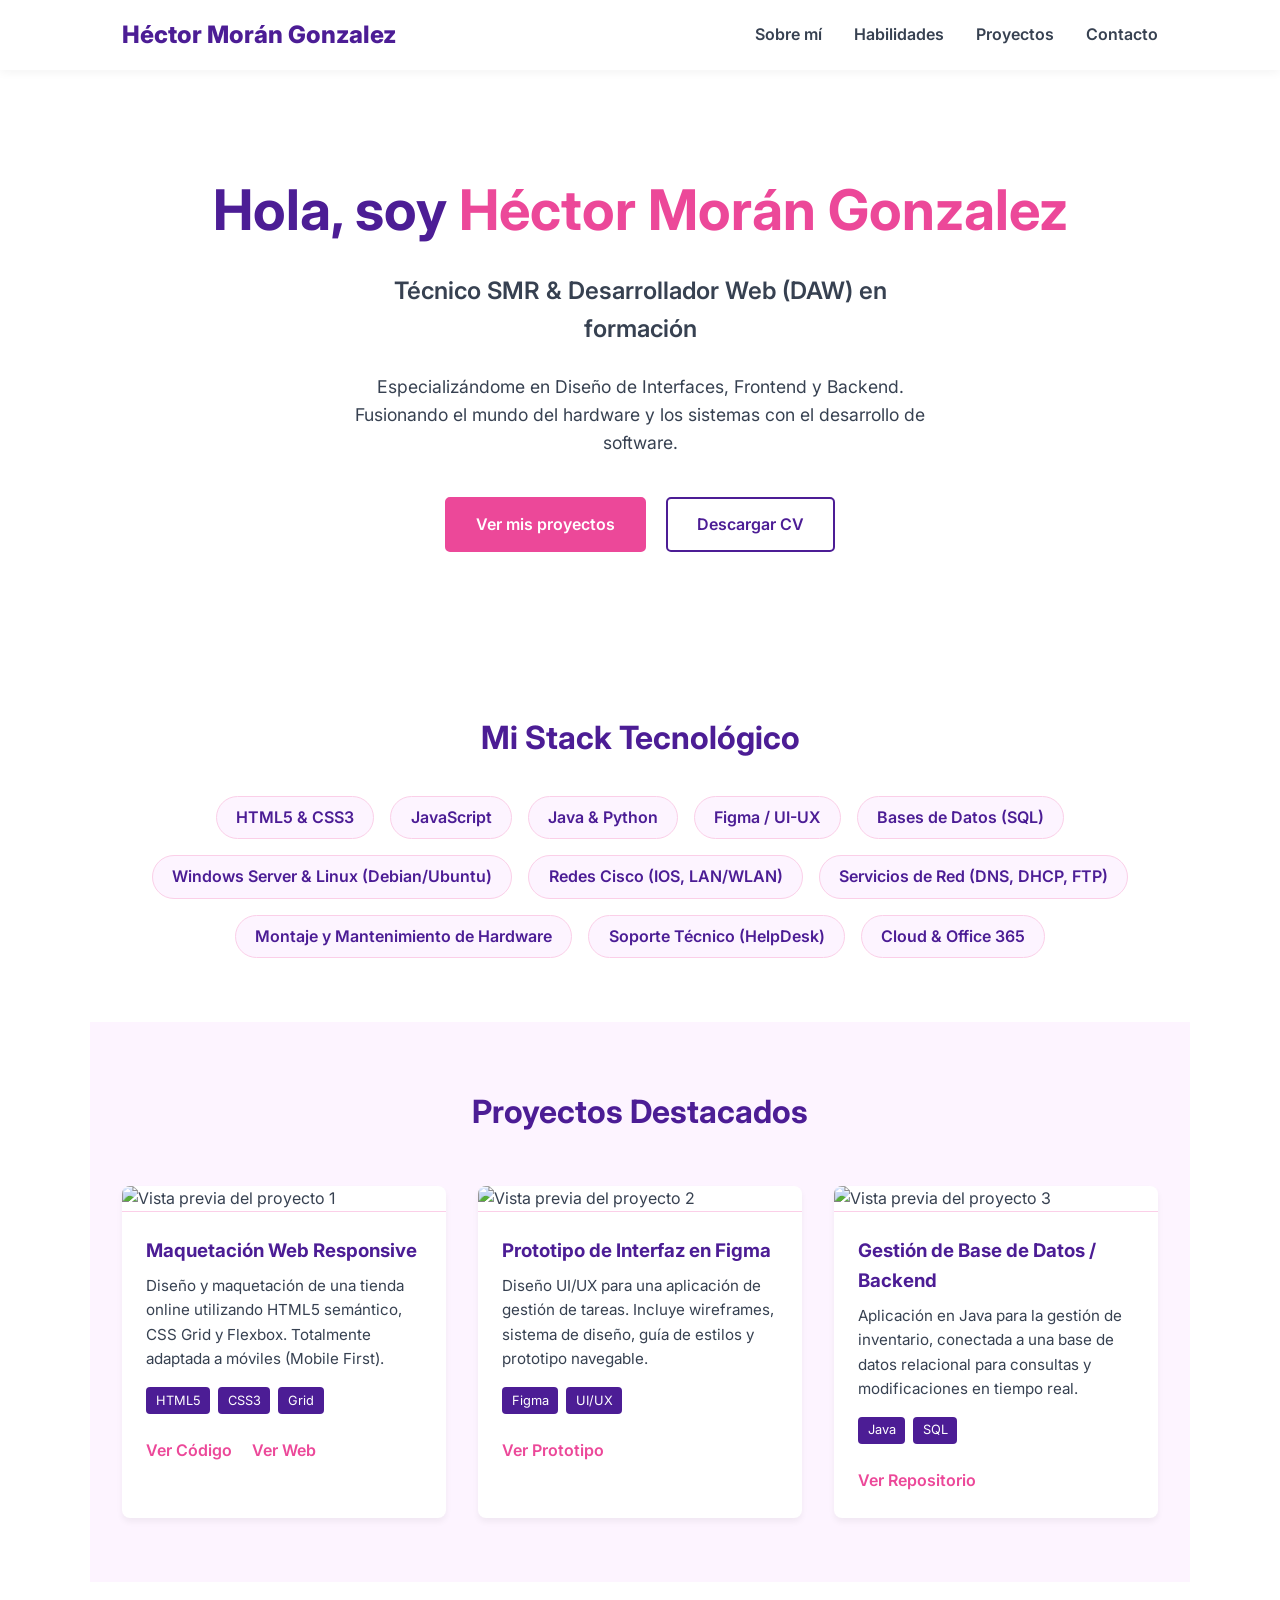
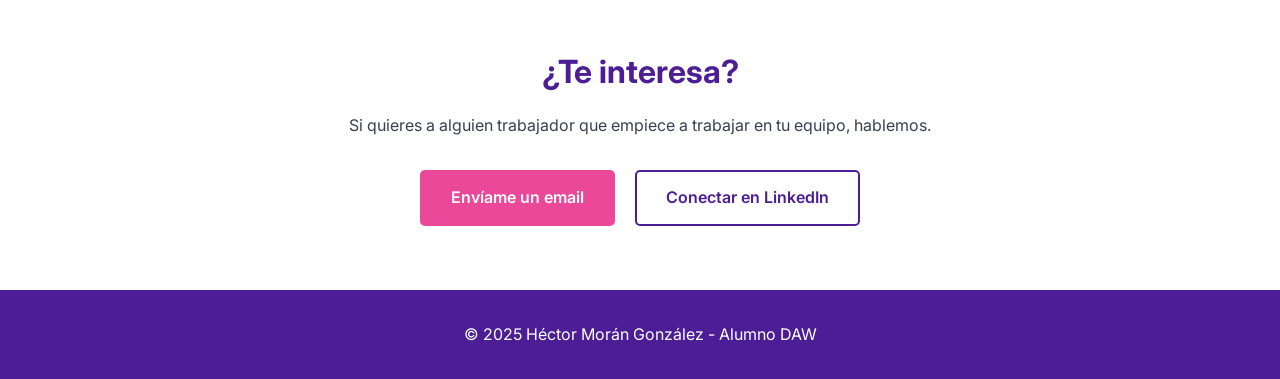
==== index.html @ 6b67230a "Update CV download link in index.html The HTML structure remains the same, but the CV download link " ====
<!DOCTYPE html>
<html lang="es">
<head>
    <meta charset="UTF-8">
    <meta name="viewport" content="width=device-width, initial-scale=1.0">
    <title>Héctor Morán - Portfolio Web</title>
    <link rel="stylesheet" href="style.css">
    <!-- Importar fuente de Google Fonts -->
    <link href="https://fonts.googleapis.com/css2?family=Inter:wght@400;600;800&display=swap" rel="stylesheet">
</head>
<body>

    <header>
        <nav class="container">
            <div class="logo">Héctor Morán Gonzalez</div>
            <ul class="nav-links">
                <li><a href="#sobre-mi">Sobre mí</a></li>
                <li><a href="#habilidades">Habilidades</a></li>
                <li><a href="#proyectos">Proyectos</a></li>
                <li><a href="#contacto">Contacto</a></li>
            </ul>
        </nav>
    </header>

    <main>
        <!-- SECCIÓN HERO -->
        <section id="sobre-mi" class="hero container">
            <h1>Hola, soy <span>Héctor Morán Gonzalez</span></h1>
            <p class="subtitle">Técnico SMR & Desarrollador Web (DAW) en formación</p>
            <p>Especializándome en Diseño de Interfaces, Frontend y Backend. Fusionando el mundo del hardware y los sistemas con el desarrollo de software.</p>
            <div class="hero-buttons">
                <a href="#proyectos" class="btn btn-primary">Ver mis proyectos</a>
                <!-- Aquí puedes enlazar tu PDF -->
                <a href="cv.pdf" class="btn btn-secondary" target="_blank">Descargar CV</a>
            </div>
        </section>

        <!-- SECCIÓN HABILIDADES -->
        <section id="habilidades" class="container">
            <h2>Mi Stack Tecnológico</h2>
            <div class="skills-grid">
                <!-- Habilidades Desarrollo (DAW) -->
                <span class="skill-tag">HTML5 & CSS3</span>
                <span class="skill-tag">JavaScript</span>
                <span class="skill-tag">Java & Python</span>
                <span class="skill-tag">Figma / UI-UX</span>
                <span class="skill-tag">Bases de Datos (SQL)</span>
                
                <!-- Habilidades Sistemas y Redes (SMR) -->
                <span class="skill-tag">Windows Server & Linux (Debian/Ubuntu)</span>
                <span class="skill-tag">Redes Cisco (IOS, LAN/WLAN)</span>
                <span class="skill-tag">Servicios de Red (DNS, DHCP, FTP)</span>
                <span class="skill-tag">Montaje y Mantenimiento de Hardware</span>
                <span class="skill-tag">Soporte Técnico (HelpDesk)</span>
                <span class="skill-tag">Cloud & Office 365</span>
            </div>
        </section>

        <!-- SECCIÓN PROYECTOS -->
        <section id="proyectos" class="container bg-light">
            <h2>Proyectos Destacados</h2>
            <div class="projects-grid">
                
                <!-- Tarjeta de Proyecto 1 -->
                <div class="project-card">
                    <div class="project-image">
                        <!-- Pon aquí la ruta de una captura de pantalla de tu práctica -->
                        <img src="https://via.placeholder.com/400x200" alt="Vista previa del proyecto 1">
                    </div>
                    <div class="project-content">
                        <h3>Maquetación Web Responsive</h3>
                        <p>Diseño y maquetación de una tienda online utilizando HTML5 semántico, CSS Grid y Flexbox. Totalmente adaptada a móviles (Mobile First).</p>
                        <div class="project-tags">
                            <span>HTML5</span>
                            <span>CSS3</span>
                            <span>Grid</span>
                        </div>
                        <div class="project-links">
                            <a href="#" class="link">Ver Código</a>
                            <a href="#" class="link">Ver Web</a>
                        </div>
                    </div>
                </div>

                <!-- Tarjeta de Proyecto 2 -->
                <div class="project-card">
                    <div class="project-image">
                        <img src="https://via.placeholder.com/400x200" alt="Vista previa del proyecto 2">
                    </div>
                    <div class="project-content">
                        <h3>Prototipo de Interfaz en Figma</h3>
                        <p>Diseño UI/UX para una aplicación de gestión de tareas. Incluye wireframes, sistema de diseño, guía de estilos y prototipo navegable.</p>
                        <div class="project-tags">
                            <span>Figma</span>
                            <span>UI/UX</span>
                        </div>
                        <div class="project-links">
                            <a href="#" class="link">Ver Prototipo</a>
                        </div>
                    </div>
                </div>

                <!-- Tarjeta de Proyecto 3 -->
                <div class="project-card">
                    <div class="project-image">
                        <img src="https://via.placeholder.com/400x200" alt="Vista previa del proyecto 3">
                    </div>
                    <div class="project-content">
                        <h3>Gestión de Base de Datos / Backend</h3>
                        <p>Aplicación en Java para la gestión de inventario, conectada a una base de datos relacional para consultas y modificaciones en tiempo real.</p>
                        <div class="project-tags">
                            <span>Java</span>
                            <span>SQL</span>
                        </div>
                        <div class="project-links">
                            <a href="#" class="link">Ver Repositorio</a>
                        </div>
                    </div>
                </div>

            </div>
        </section>

        <!-- SECCIÓN CONTACTO -->
        <section id="contacto" class="container">
            <h2>¿Te interesa?</h2>
            <p>Si quieres a alguien trabajador que empiece a trabajar en tu equipo, hablemos.</p>
            <div class="contact-links">
                <a href="mailto:hmorangonzalez08@gmail.com" class="btn btn-primary">Envíame un email</a>
                <a href="https://www.linkedin.com/in/hector-moran-gonzález-306379397" target="_blank" class="btn btn-secondary">Conectar en LinkedIn</a>
            </div>
        </section>
    </main>

    <footer>
        <p>&copy; 2025 Héctor Morán González - Alumno DAW</p>
    </footer>

</body>
</html>
---- style.css ----
/* Variables de color (Temática Rosa y Morado) */
:root {
    --primary-color: #4c1d95; /* Morado oscuro y elegante para los textos principales */
    --accent-color: #ec4899; /* Rosa vibrante para los botones y detalles */
    --text-main: #374151; /* Gris oscuro neutro para que el texto normal se lea bien */
    --bg-light: #fdf4ff; /* Blanco con un tono rosado/morado muy sutil para las secciones */
    --white: #ffffff;
    --transition: all 0.3s ease;
}

/* Reset básico */
* {
    margin: 0;
    padding: 0;
    box-sizing: border-box;
    font-family: 'Inter', sans-serif;
}

body {
    color: var(--text-main);
    line-height: 1.6;
    background-color: var(--white);
}

.container {
    max-width: 1100px;
    margin: 0 auto;
    padding: 4rem 2rem;
}

/* Header y Navegación */
header {
    background-color: var(--white);
    box-shadow: 0 2px 10px rgba(0,0,0,0.05);
    position: sticky;
    top: 0;
    z-index: 100;
}

header .container {
    padding: 1rem 2rem;
    display: flex;
    justify-content: space-between;
    align-items: center;
}

.logo {
    font-weight: 800;
    font-size: 1.5rem;
    color: var(--primary-color);
}

.nav-links {
    list-style: none;
    display: flex;
    gap: 2rem;
}

.nav-links a {
    text-decoration: none;
    color: var(--text-main);
    font-weight: 600;
    transition: var(--transition);
}

.nav-links a:hover {
    color: var(--accent-color);
}

/* Hero Section */
.hero {
    text-align: center;
    padding: 6rem 2rem;
}

.hero h1 {
    font-size: 3.5rem;
    color: var(--primary-color);
    margin-bottom: 1rem;
}

.hero h1 span {
    color: var(--accent-color);
}

.hero .subtitle {
    font-size: 1.5rem;
    font-weight: 600;
    margin-bottom: 1.5rem;
}

.hero p {
    max-width: 600px;
    margin: 0 auto 2.5rem;
    font-size: 1.1rem;
}

/* Botones */
.btn {
    display: inline-block;
    padding: 0.8rem 1.8rem;
    border-radius: 5px;
    text-decoration: none;
    font-weight: 600;
    transition: var(--transition);
}

.btn-primary {
    background-color: var(--accent-color);
    color: var(--white);
    border: 2px solid var(--accent-color);
}

.btn-primary:hover {
    background-color: transparent;
    color: var(--accent-color);
}

.btn-secondary {
    background-color: transparent;
    color: var(--primary-color);
    border: 2px solid var(--primary-color);
    margin-left: 1rem;
}

.btn-secondary:hover {
    background-color: var(--primary-color);
    color: var(--white);
}

/* Habilidades */
#habilidades {
    text-align: center;
}

#habilidades h2 {
    margin-bottom: 2rem;
    font-size: 2rem;
    color: var(--primary-color);
}

.skills-grid {
    display: flex;
    flex-wrap: wrap;
    justify-content: center;
    gap: 1rem;
}

.skill-tag {
    background-color: var(--bg-light);
    color: var(--primary-color);
    padding: 0.5rem 1.2rem;
    border-radius: 50px;
    font-weight: 600;
    border: 1px solid #fbcfe8; /* Borde rosado suave */
}

/* Proyectos (CSS Grid) */
.bg-light {
    background-color: var(--bg-light);
}

#proyectos h2 {
    text-align: center;
    margin-bottom: 3rem;
    font-size: 2rem;
    color: var(--primary-color);
}

.projects-grid {
    display: grid;
    grid-template-columns: repeat(auto-fit, minmax(300px, 1fr));
    gap: 2rem;
}

.project-card {
    background-color: var(--white);
    border-radius: 8px;
    overflow: hidden;
    box-shadow: 0 4px 6px rgba(0,0,0,0.05);
    transition: var(--transition);
}

.project-card:hover {
    transform: translateY(-5px);
    box-shadow: 0 10px 15px rgba(236, 72, 153, 0.15); /* Sombra rosada al pasar el ratón */
}

.project-image img {
    width: 100%;
    height: auto;
    display: block;
    border-bottom: 1px solid #fbcfe8;
}

.project-content {
    padding: 1.5rem;
}

.project-content h3 {
    color: var(--primary-color);
    margin-bottom: 0.5rem;
}

.project-content p {
    font-size: 0.95rem;
    margin-bottom: 1rem;
}

.project-tags {
    display: flex;
    gap: 0.5rem;
    margin-bottom: 1.5rem;
}

.project-tags span {
    font-size: 0.8rem;
    background-color: var(--primary-color);
    color: var(--white);
    padding: 0.2rem 0.6rem;
    border-radius: 4px;
}

.project-links a {
    text-decoration: none;
    color: var(--accent-color);
    font-weight: 600;
    margin-right: 1rem;
}

.project-links a:hover {
    text-decoration: underline;
}

/* Contacto y Footer */
#contacto {
    text-align: center;
}

#contacto h2 {
    font-size: 2rem;
    color: var(--primary-color);
    margin-bottom: 1rem;
}

#contacto p {
    margin-bottom: 2rem;
}

footer {
    text-align: center;
    padding: 2rem;
    background-color: var(--primary-color);
    color: var(--white);
}

/* Responsive Web Design */
@media (max-width: 768px) {
    header .container {
        flex-direction: column;
        gap: 1rem;
    }
    
    .nav-links {
        gap: 1rem;
    }
    
    .hero h1 {
        font-size: 2.5rem;
    }
    
    .btn-secondary {
        margin-left: 0;
        margin-top: 1rem;
    }
    
    .hero-buttons {
        display: flex;
        flex-direction: column;
        gap: 0.5rem;
    }
}
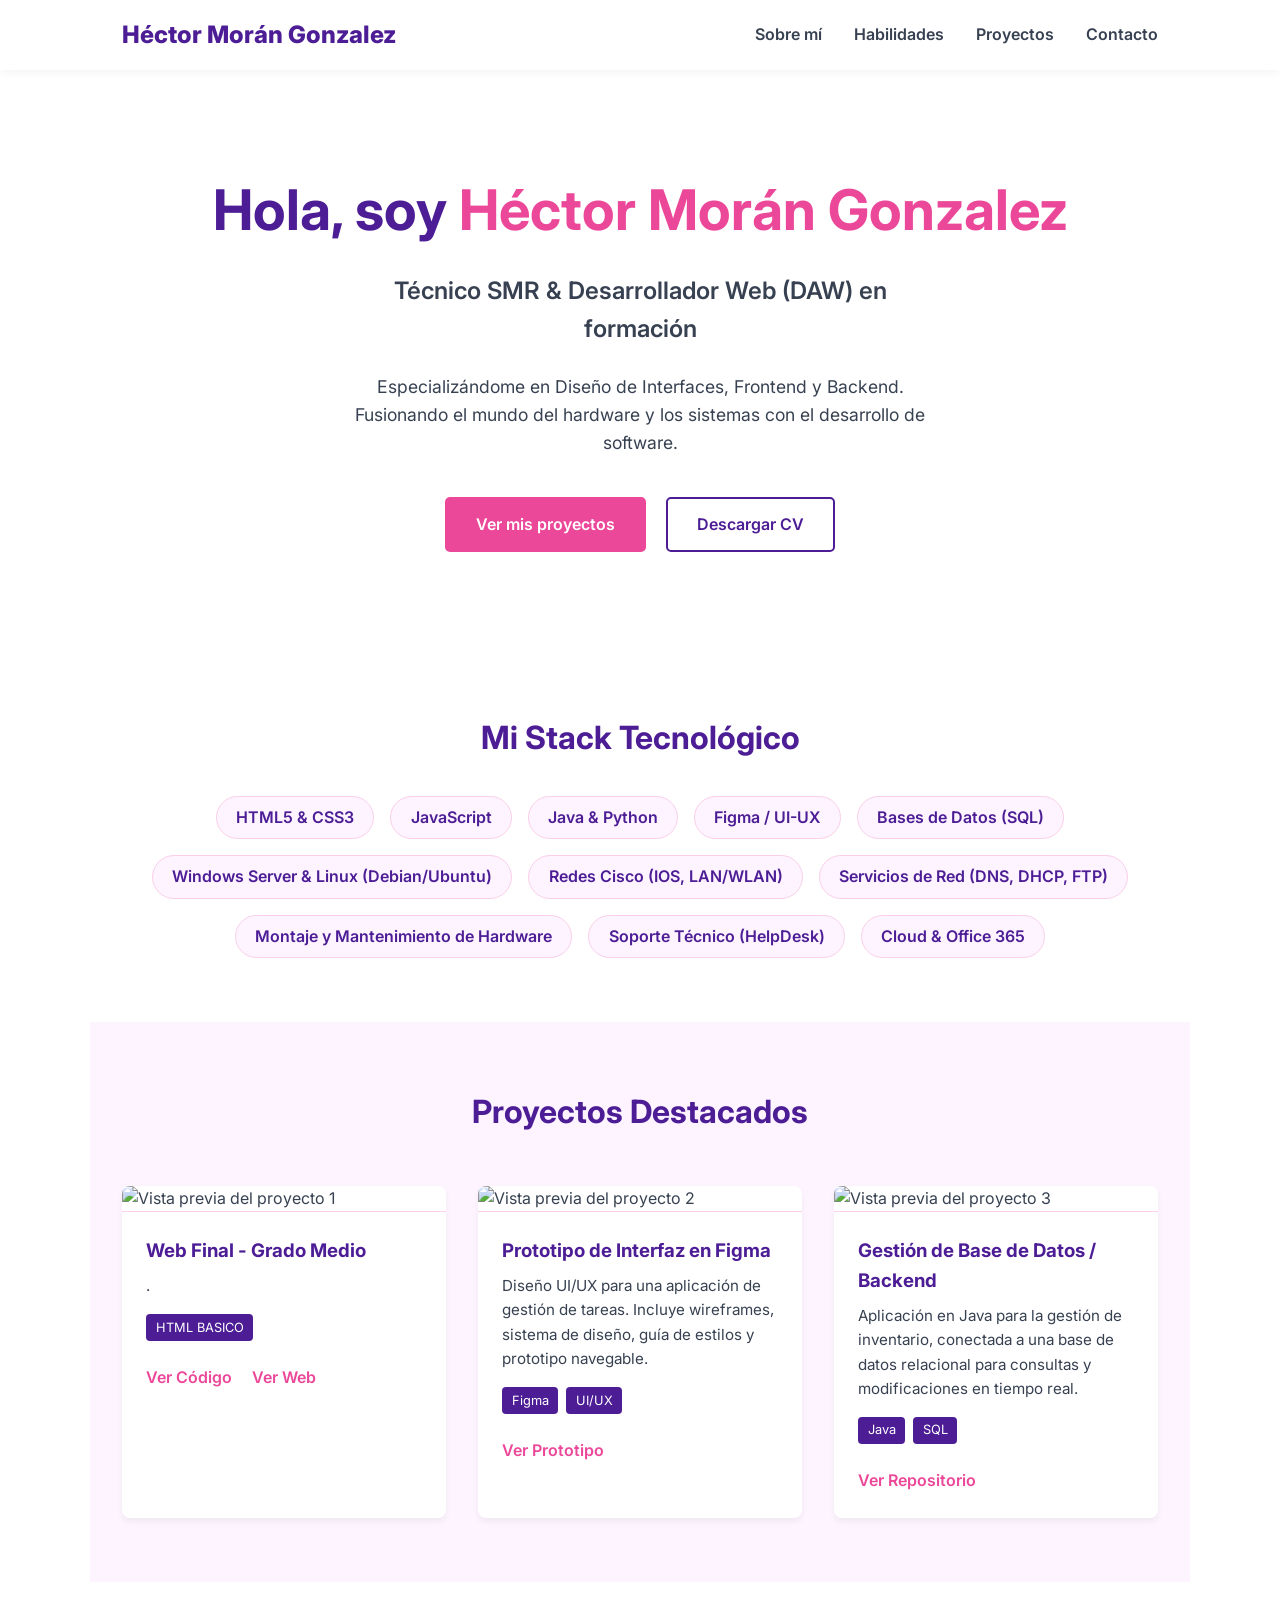
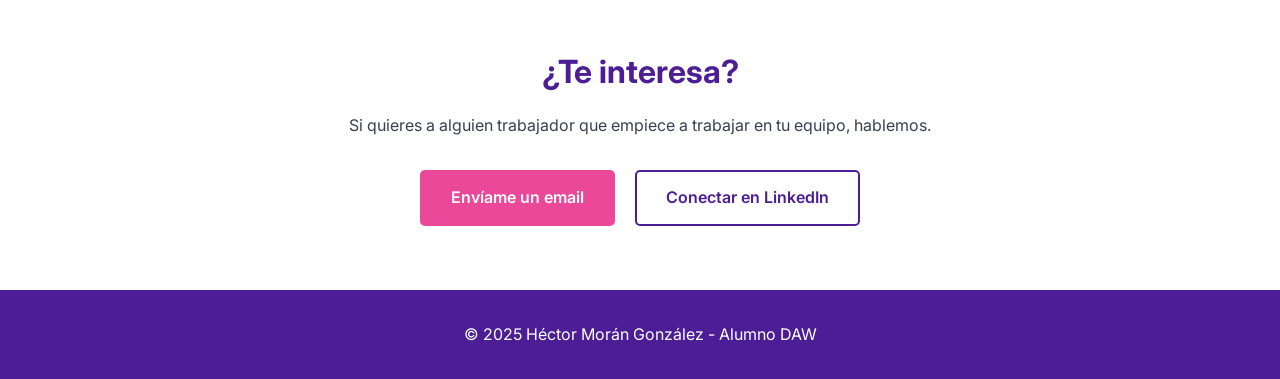
==== commit c067a6bb: "Fix HTML formatting and structure" ====
--- a/index.html
+++ b/index.html
@@ -3,7 +3,7 @@
 <head>
     <meta charset="UTF-8">
     <meta name="viewport" content="width=device-width, initial-scale=1.0">
-    <title>Héctor Morán - Portfolio Web</title>
+    <title>Héctor Morán Gonzalez - Portfolio Web</title>
     <link rel="stylesheet" href="style.css">
     <!-- Importar fuente de Google Fonts -->
     <link href="https://fonts.googleapis.com/css2?family=Inter:wght@400;600;800&display=swap" rel="stylesheet">
@@ -68,16 +68,14 @@
                         <img src="https://via.placeholder.com/400x200" alt="Vista previa del proyecto 1">
                     </div>
                     <div class="project-content">
-                        <h3>Maquetación Web Responsive</h3>
-                        <p>Diseño y maquetación de una tienda online utilizando HTML5 semántico, CSS Grid y Flexbox. Totalmente adaptada a móviles (Mobile First).</p>
+                        <h3>Web Final - Grado Medio</h3>
+                        <p>.</p>
                         <div class="project-tags">
-                            <span>HTML5</span>
-                            <span>CSS3</span>
-                            <span>Grid</span>
+                            <span>HTML BASICO</span>
                         </div>
                         <div class="project-links">
-                            <a href="#" class="link">Ver Código</a>
-                            <a href="#" class="link">Ver Web</a>
+                            <a href="WEB2.0/index.html" class="link">Ver Código</a>
+                            <a href="WEB2.0" class="link">Ver Web</a>
                         </div>
                     </div>
                 </div>
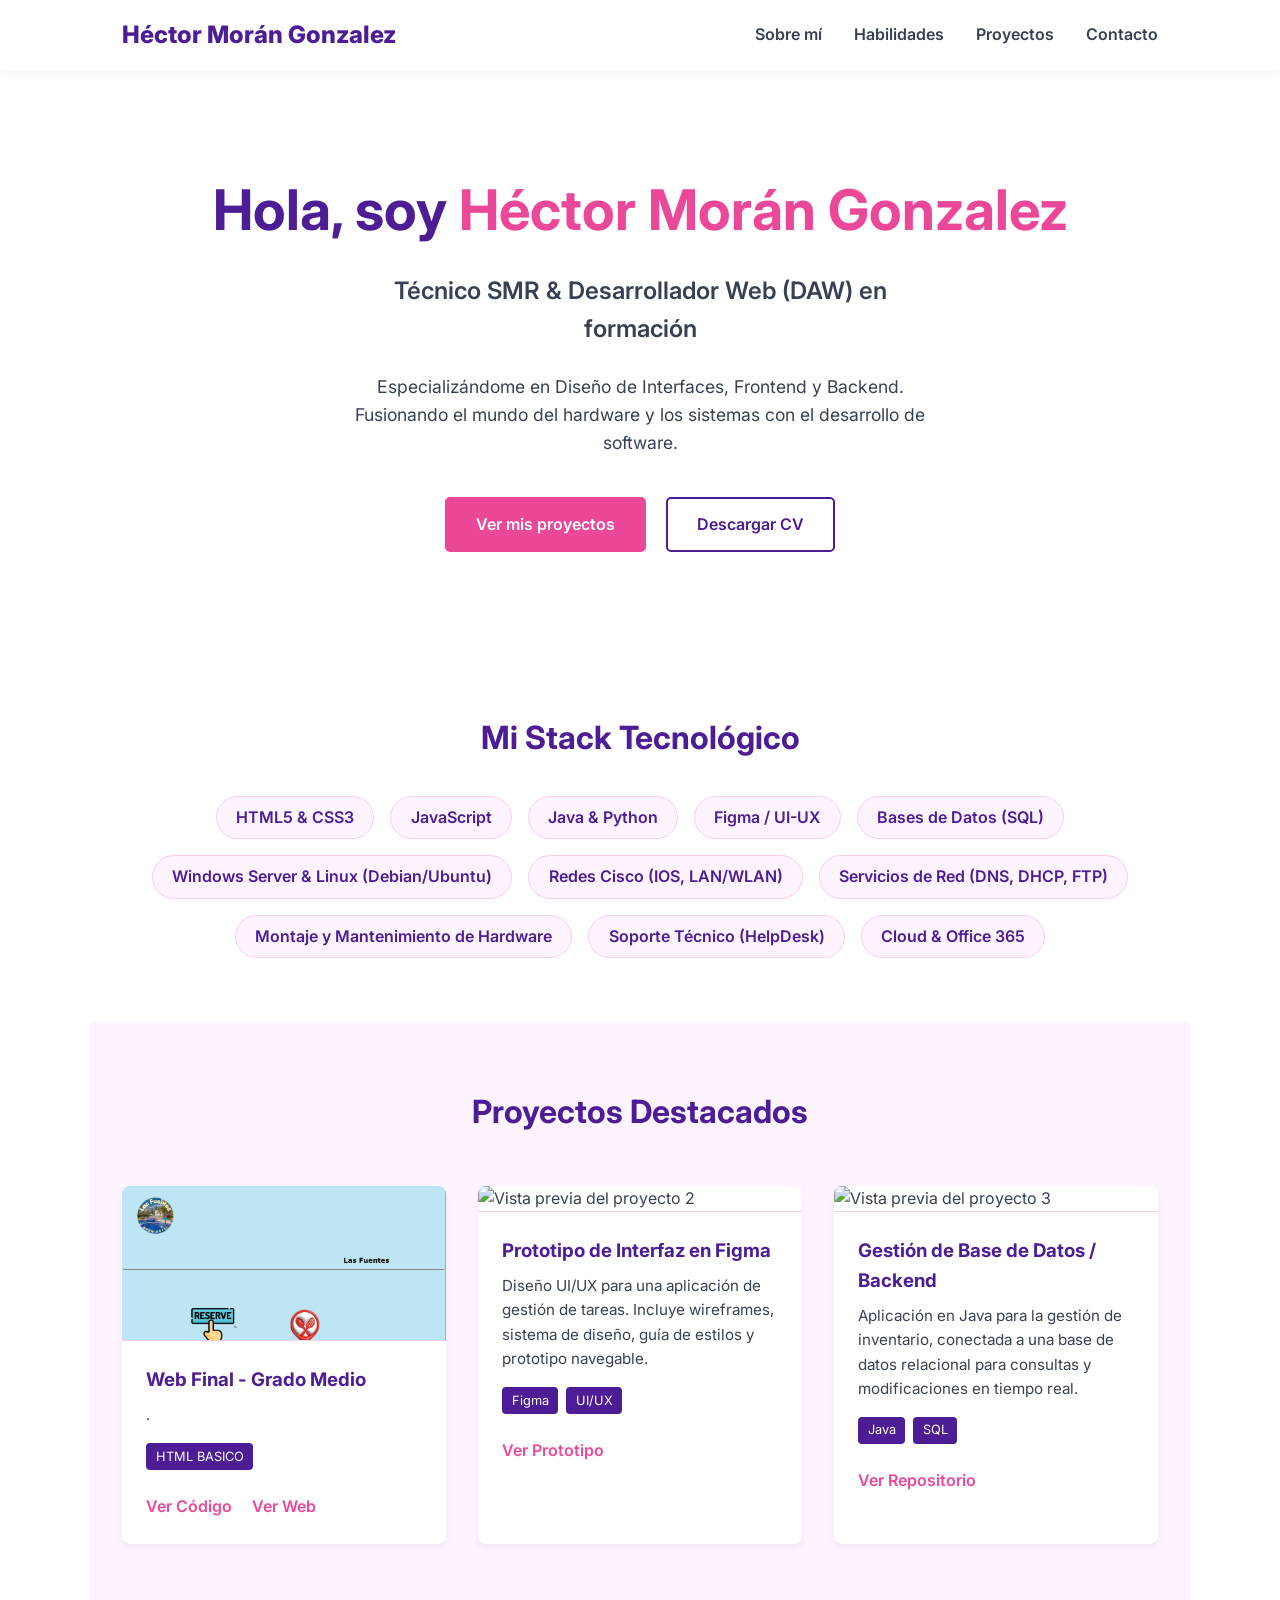
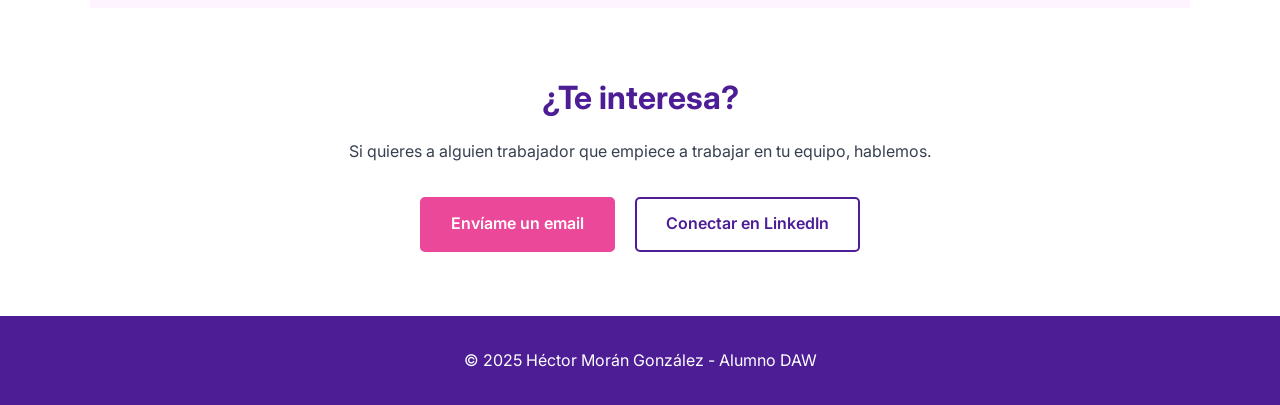
==== commit 5313340f: "Update index.html" ====
--- a/index.html
+++ b/index.html
@@ -65,7 +65,7 @@
                 <div class="project-card">
                     <div class="project-image">
                         <!-- Pon aquí la ruta de una captura de pantalla de tu práctica -->
-                        <img src="https://via.placeholder.com/400x200" alt="Vista previa del proyecto 1">
+                        <img src="image.png" alt="Vista previa del proyecto 1">
                     </div>
                     <div class="project-content">
                         <h3>Web Final - Grado Medio</h3>
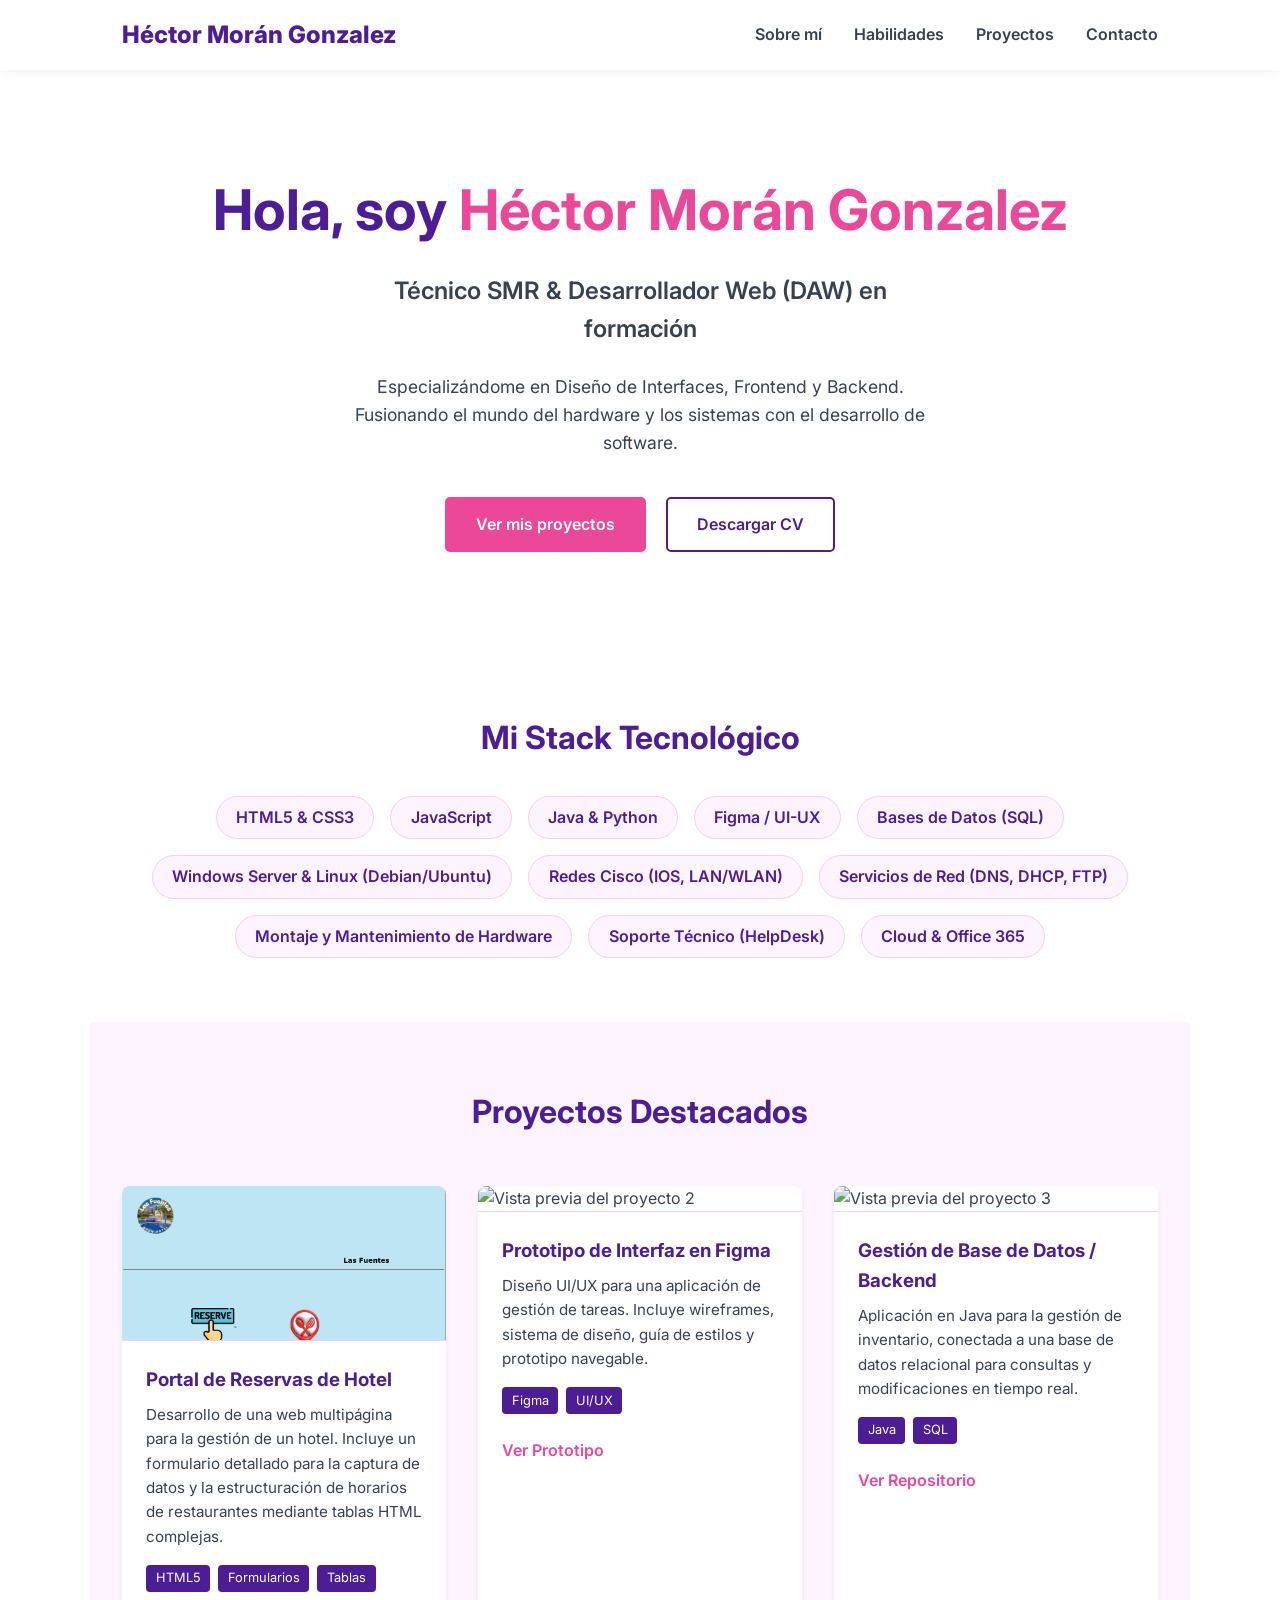
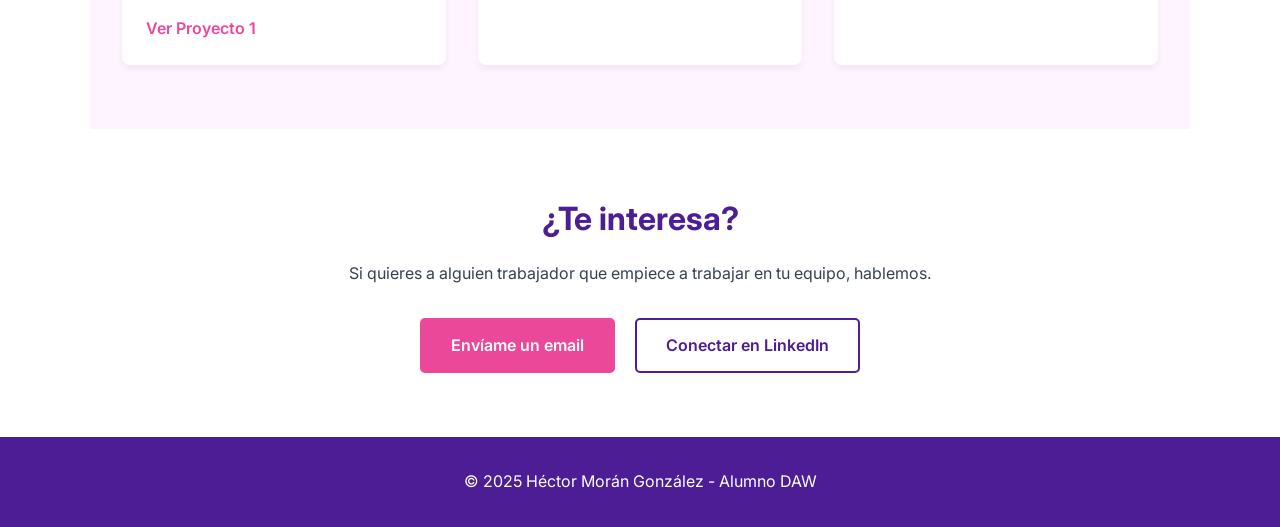
==== commit e459c009: "Update index.html" ====
--- a/index.html
+++ b/index.html
@@ -68,14 +68,15 @@
                         <img src="image.png" alt="Vista previa del proyecto 1">
                     </div>
                     <div class="project-content">
-                        <h3>Web Final - Grado Medio</h3>
-                        <p>.</p>
+                        <h3>Portal de Reservas de Hotel</h3>
+                        <p>Desarrollo de una web multipágina para la gestión de un hotel. Incluye un formulario detallado para la captura de datos y la estructuración de horarios de restaurantes mediante tablas HTML complejas.</p>
                         <div class="project-tags">
-                            <span>HTML BASICO</span>
+                            <span>HTML5</span>
+                            <span>Formularios</span>
+                            <span>Tablas</span>
                         </div>
                         <div class="project-links">
-                            <a href="WEB2.0/index.html" class="link">Ver Código</a>
-                            <a href="WEB2.0" class="link">Ver Web</a>
+                            <a href="WEB2.0" class="link">Ver Proyecto 1</a>
                         </div>
                     </div>
                 </div>
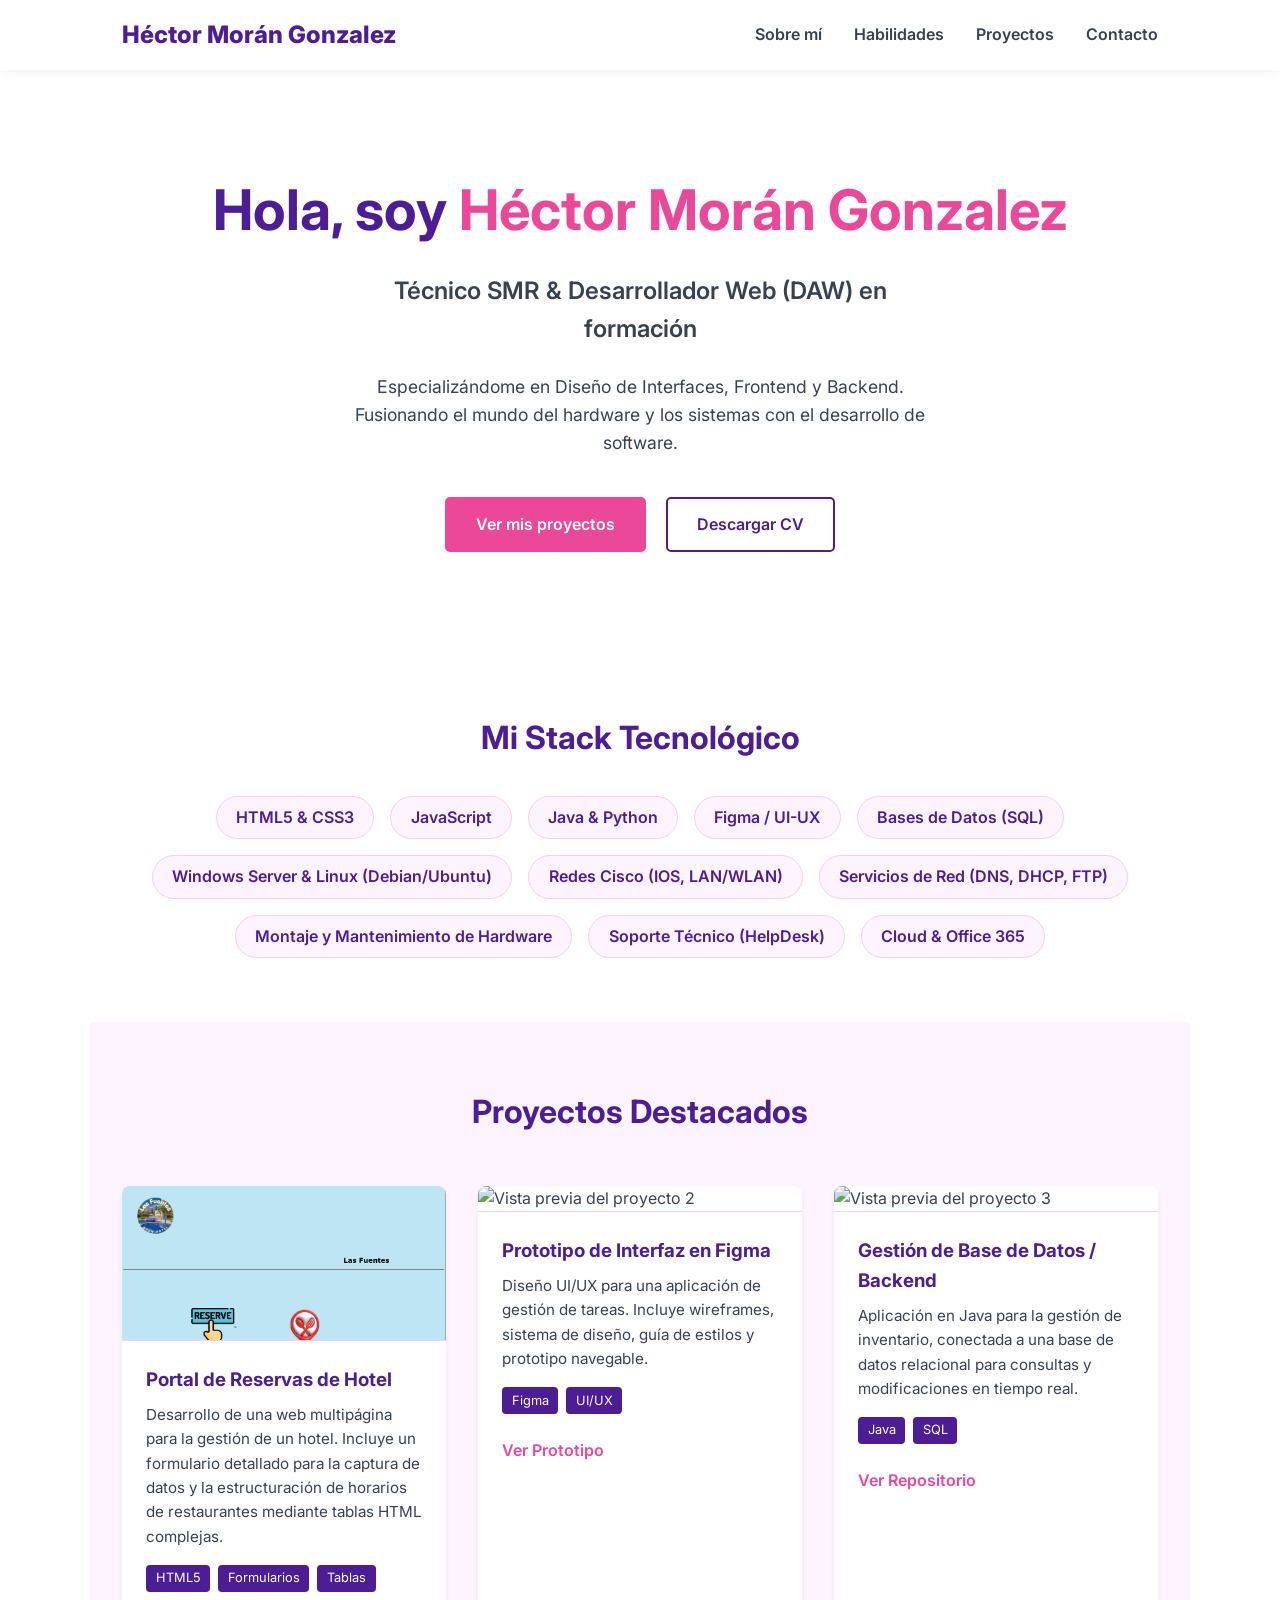
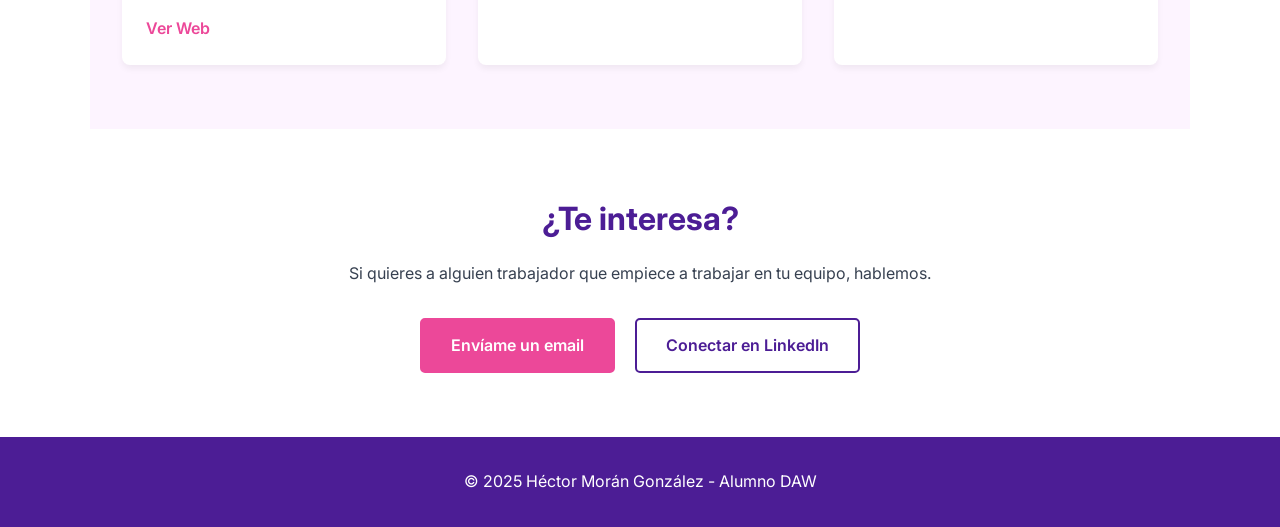
==== commit b277a68e: "Update index.html" ====
--- a/index.html
+++ b/index.html
@@ -76,7 +76,7 @@
                             <span>Tablas</span>
                         </div>
                         <div class="project-links">
-                            <a href="WEB2.0" class="link">Ver Proyecto 1</a>
+                            <a href="WEB2.0" class="link">Ver Web</a>
                         </div>
                     </div>
                 </div>
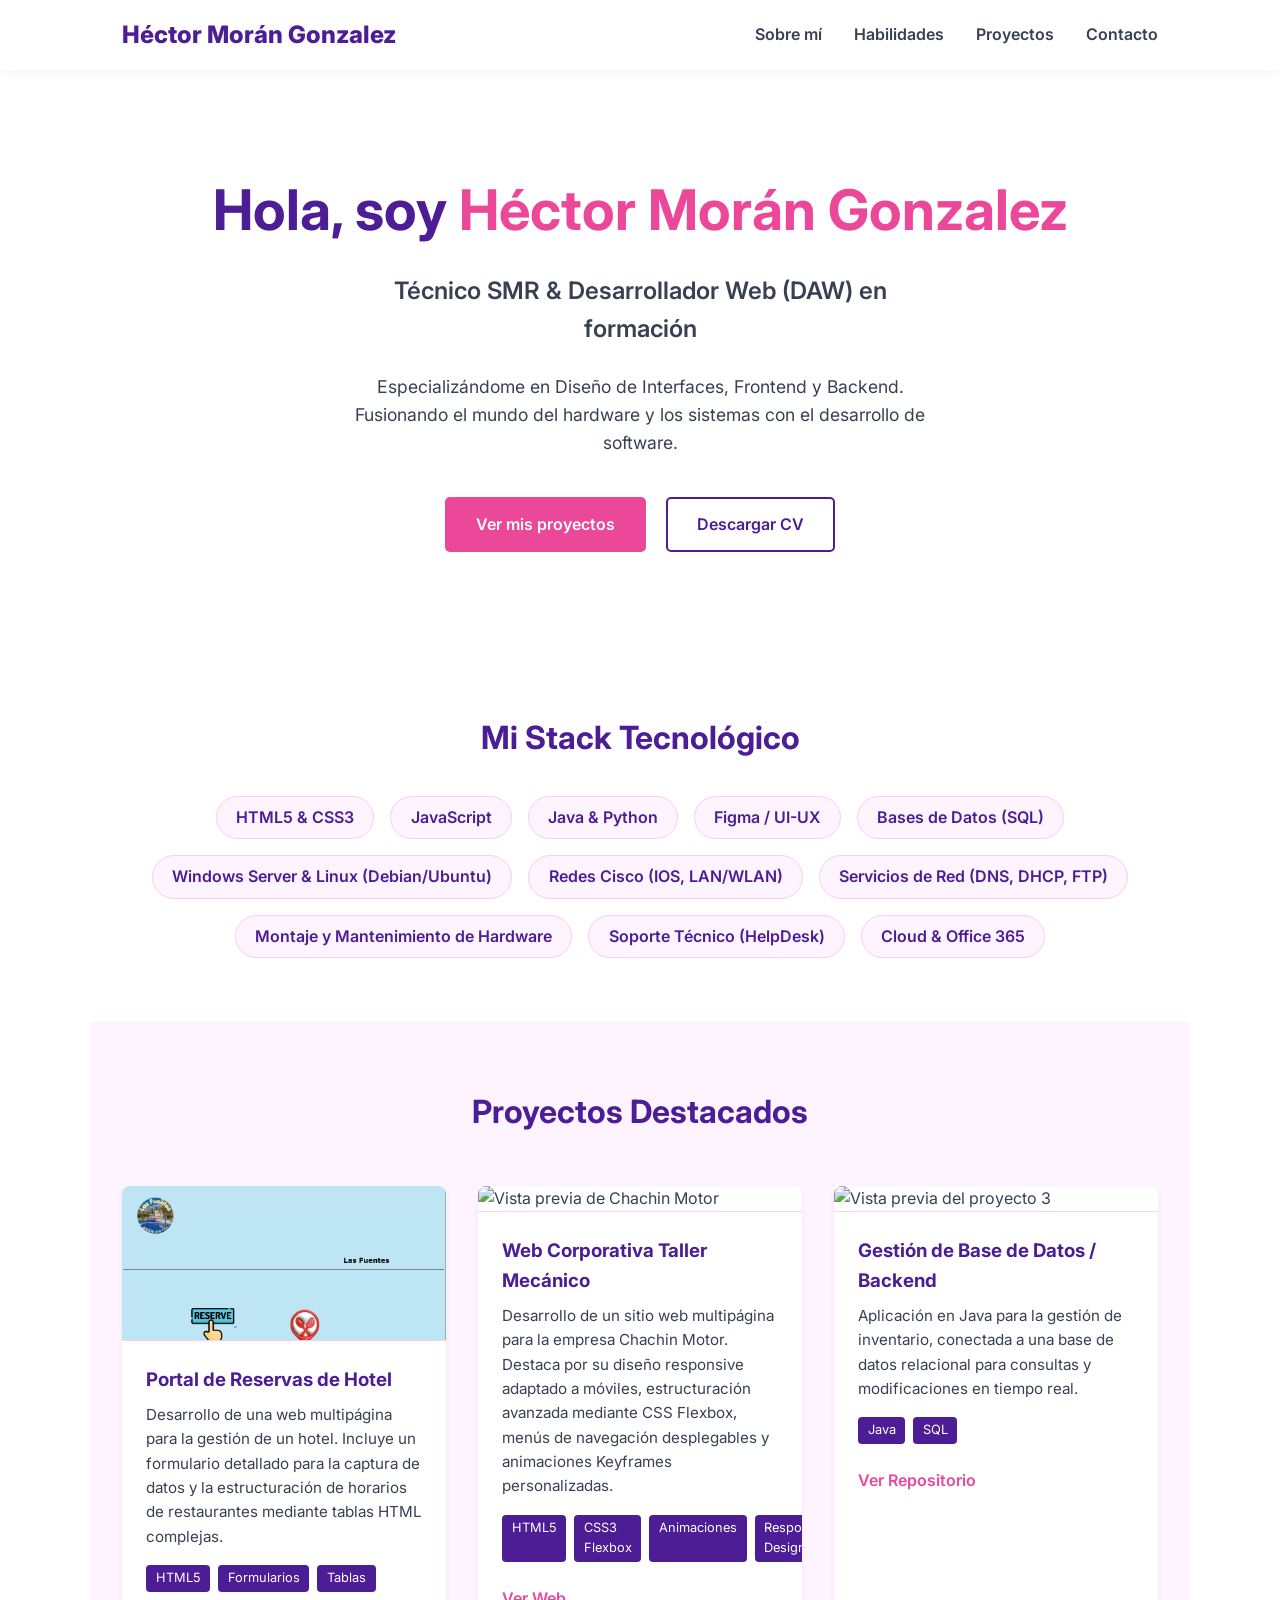
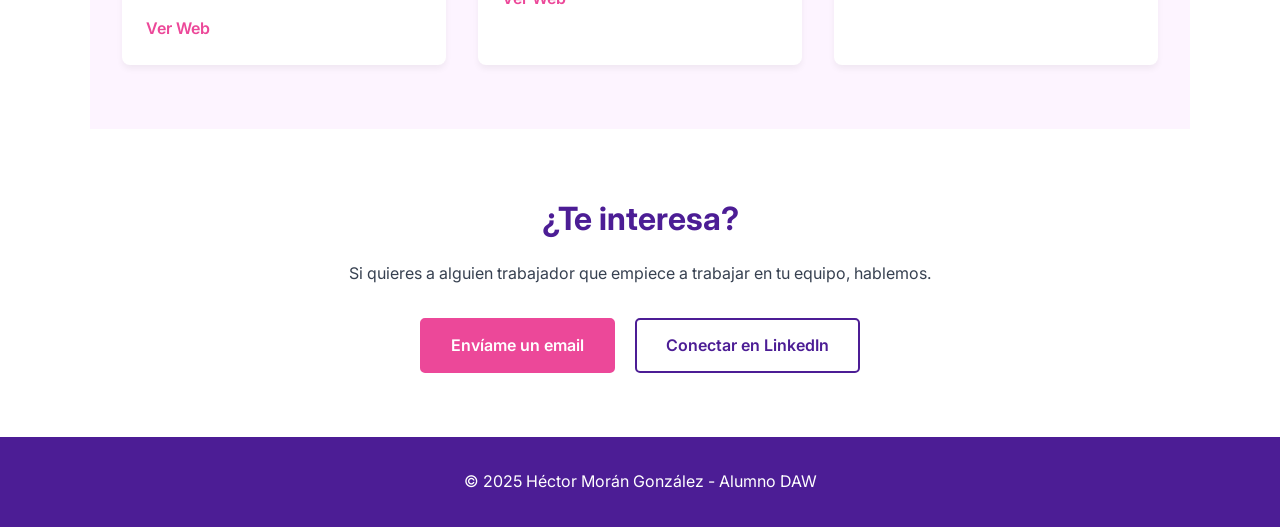
==== commit 7cfb965a: "Revise project cards and update descriptions Updated project details and added new project cards." ====
--- a/index.html
+++ b/index.html
@@ -84,20 +84,23 @@
                 <!-- Tarjeta de Proyecto 2 -->
                 <div class="project-card">
                     <div class="project-image">
-                        <img src="https://via.placeholder.com/400x200" alt="Vista previa del proyecto 2">
+                        <img src="captura-chachin.png" alt="Vista previa de Chachin Motor">
                     </div>
                     <div class="project-content">
-                        <h3>Prototipo de Interfaz en Figma</h3>
-                        <p>Diseño UI/UX para una aplicación de gestión de tareas. Incluye wireframes, sistema de diseño, guía de estilos y prototipo navegable.</p>
+                        <h3>Web Corporativa Taller Mecánico</h3>
+                        <p>Desarrollo de un sitio web multipágina para la empresa Chachin Motor. Destaca por su diseño responsive adaptado a móviles, estructuración avanzada mediante CSS Flexbox, menús de navegación desplegables y animaciones Keyframes personalizadas.</p>
                         <div class="project-tags">
-                            <span>Figma</span>
-                            <span>UI/UX</span>
+                            <span>HTML5</span>
+                            <span>CSS3 Flexbox</span>
+                            <span>Animaciones</span>
+                            <span>Responsive Design</span>
                         </div>
                         <div class="project-links">
-                            <a href="#" class="link">Ver Prototipo</a>
+                            <!-- Cambia "carpeta-chachin" por el nombre real de la carpeta que subas a GitHub -->
+                            <a href="carpeta-chachin/index.html" class="link" target="_blank">Ver Web</a>
                         </div>
                     </div>
-                </div>
+                </div
 
                 <!-- Tarjeta de Proyecto 3 -->
                 <div class="project-card">
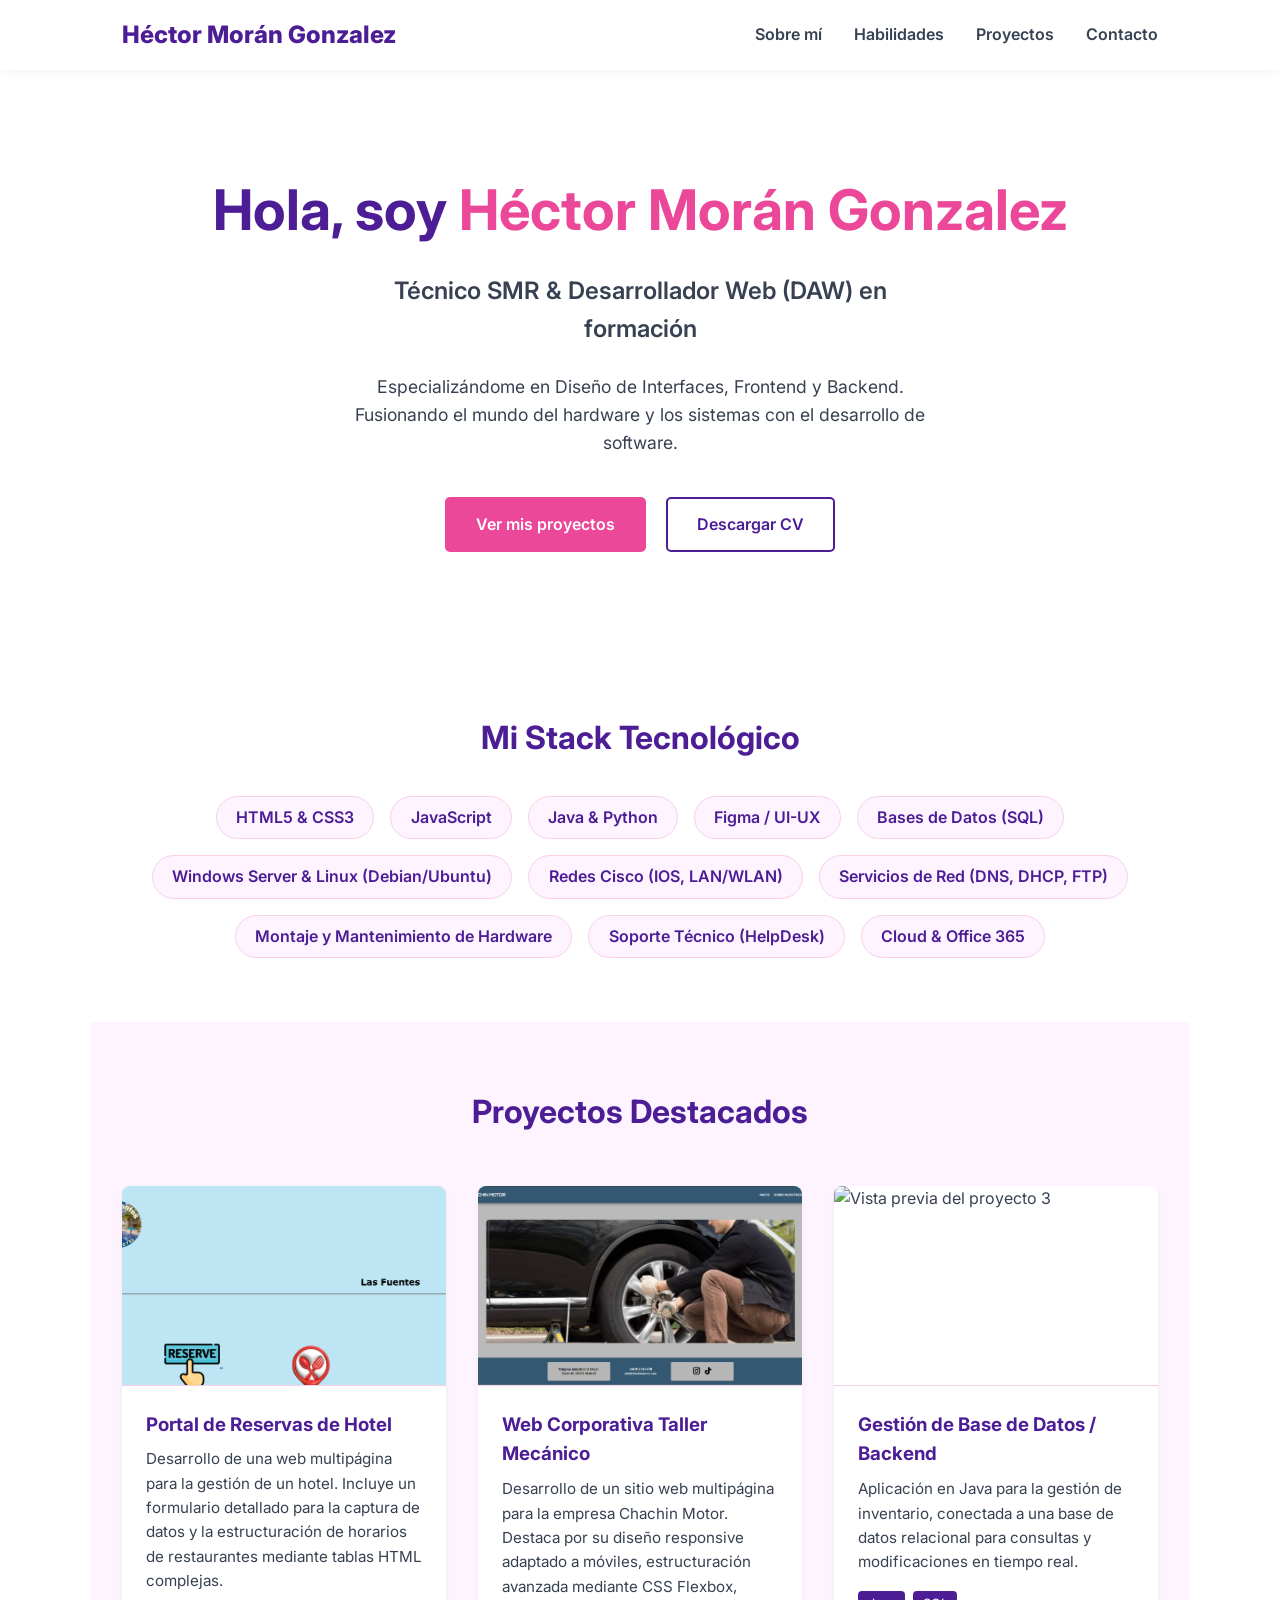
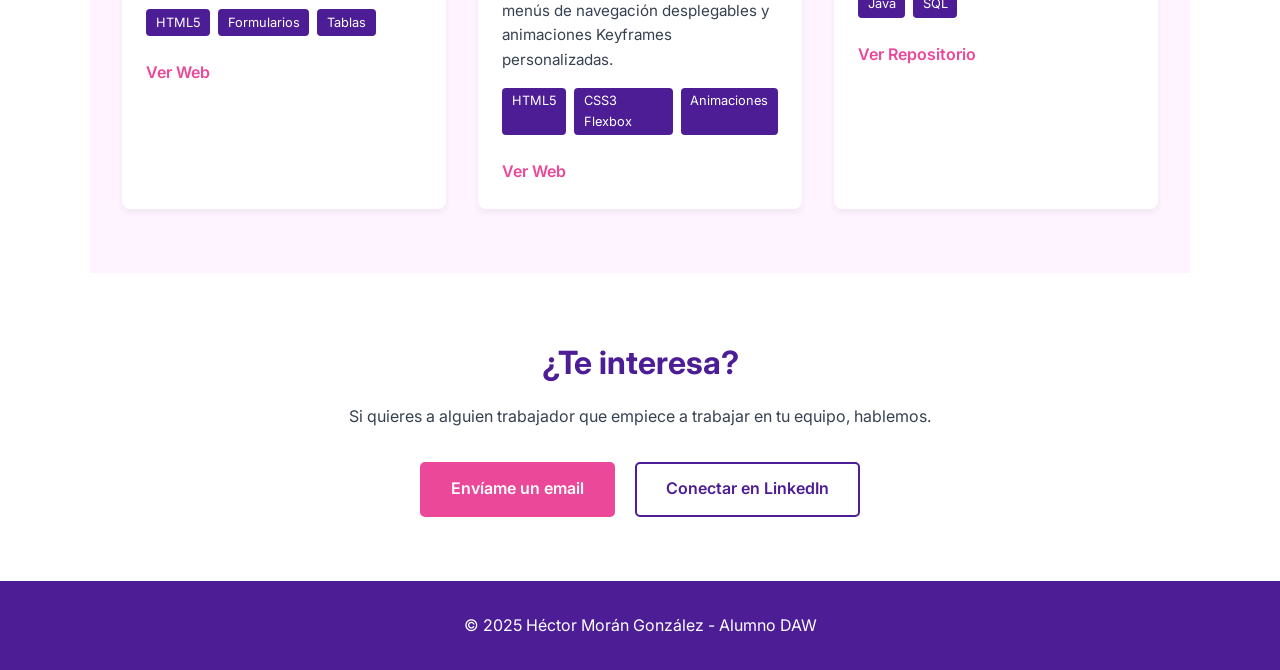
==== commit 02db3bac: "Update index.html" ====
--- a/index.html
+++ b/index.html
@@ -93,7 +93,6 @@
                             <span>HTML5</span>
                             <span>CSS3 Flexbox</span>
                             <span>Animaciones</span>
-                            <span>Responsive Design</span>
                         </div>
                         <div class="project-links">
                             <!-- Cambia "carpeta-chachin" por el nombre real de la carpeta que subas a GitHub -->
--- a/style.css
+++ b/style.css
@@ -188,7 +188,8 @@
 
 .project-image img {
     width: 100%;
-    height: auto;
+    height: 200px; 
+    object-fit: cover; 
     display: block;
     border-bottom: 1px solid #fbcfe8;
 }
@@ -279,4 +280,4 @@
         flex-direction: column;
         gap: 0.5rem;
     }
-}+}
